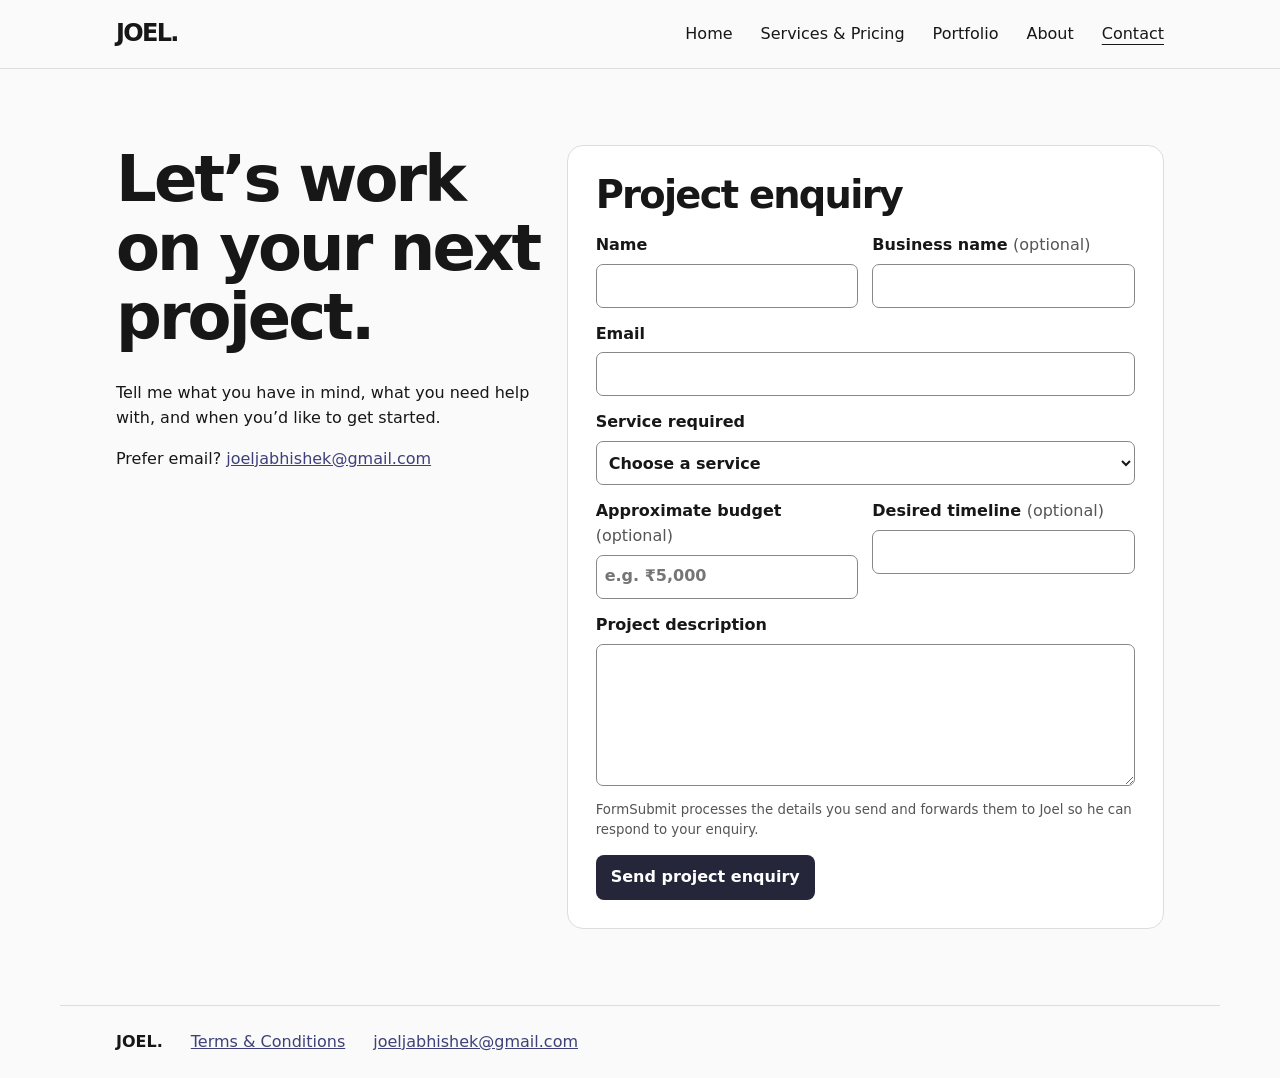
==== contact.html @ 6ca725aa "Publish JOEL. portfolio, services and integrated enquiry form" ====
<!doctype html><html lang="en"><meta charset="utf-8"><meta name="viewport" content="width=device-width,initial-scale=1"><title>Contact | JOEL.</title><link rel="stylesheet" href="joel.css"><header><div class="bar"><a class="logo" href="index.html">JOEL.</a><button type="button" id="menu" aria-expanded="false" aria-controls="nav">Menu</button><nav id="nav" aria-label="Main navigation"><a href="index.html">Home</a><a href="services.html">Services &amp; Pricing</a><a href="portfolio.html">Portfolio</a><a href="about.html">About</a><a href="contact.html" aria-current="page">Contact</a></nav></div></header><main><div class="contact">
<section aria-labelledby="contact-title">
<h1 id="contact-title">Let’s work on your next project.</h1>
<p>Tell me what you have in mind, what you need help with, and when you’d like to get started.</p>
<p>Prefer email? <a href="mailto:joeljabhishek@gmail.com">joeljabhishek@gmail.com</a></p>
</section>
<form method="post" action="https://formsubmit.co/joeljabhishek@gmail.com" aria-labelledby="enquiry-title" aria-describedby="enquiry-privacy" accept-charset="UTF-8">
<h2 id="enquiry-title">Project enquiry</h2>
<input type="hidden" name="_subject" value="New project enquiry for JOEL.">
<input type="hidden" name="_template" value="table">
<div hidden><label>Leave this field blank<input type="text" name="_honey" tabindex="-1" autocomplete="off"></label></div>
<div class="fields">
<label>Name<input name="name" autocomplete="name" required maxlength="100"></label>
<label>Business name <span>(optional)</span><input name="business" autocomplete="organization" maxlength="120"></label>
<label class="full">Email<input name="email" type="email" autocomplete="email" required maxlength="254"></label>
<label class="full">Service required
<select name="service" required>
<option value="">Choose a service</option>
<option value="instagram">Instagram Optimisation</option>
<option value="linkedin">LinkedIn Optimisation</option>
<option value="x">X Optimisation</option>
<option value="marketing-design">Marketing Materials &amp; Design</option>
<option value="website">Website Development</option>
<option value="brand-identity">Complete Brand Identity</option>
<option value="custom">Custom project or unsure</option>
</select></label>
<label>Approximate budget <span>(optional)</span><input name="budget" placeholder="e.g. ₹5,000" maxlength="100"></label>
<label>Desired timeline <span>(optional)</span><input name="timeline" maxlength="120"></label>
<label class="full">Project description<textarea name="message" rows="5" required maxlength="4000"></textarea></label>
</div>
<small id="enquiry-privacy">FormSubmit processes the details you send and forwards them to Joel so he can respond to your enquiry.</small>
<button type="submit">Send project enquiry</button>
</form>
</div></main><footer><strong>JOEL.</strong><a href="terms.html">Terms &amp; Conditions</a><a href="mailto:joeljabhishek@gmail.com">joeljabhishek@gmail.com</a></footer><script src="joel.js" defer></script></html>
---- joel.css ----
*{box-sizing:border-box} :root{font-family:system-ui,sans-serif;color:#171717;background:#fafafa;line-height:1.55} body{margin:0} a{color:#3e4179} img{display:block;max-width:100%;height:auto} :focus-visible{outline:3px solid #6269ab;outline-offset:3px} header{position:sticky;top:0;background:#fafafa;border-bottom:1px solid #ddd;z-index:1} .bar,main,footer{width:min(1160px,100%);margin:auto;padding-inline:clamp(16px,5vw,56px)} .bar,nav,footer,.actions{display:flex;align-items:center;gap:clamp(12px,2.5vw,28px);flex-wrap:wrap} .bar{justify-content:space-between;min-height:68px} .logo{font-weight:900;font-size:1.5rem;letter-spacing:-.07em;color:inherit;text-decoration:none} nav a{color:inherit;text-decoration:none} nav a:hover,nav a[aria-current]{text-decoration:underline;text-underline-offset:5px} #menu{display:none} main{min-height:70vh;padding-block:clamp(28px,6vw,76px)} footer{border-top:1px solid #ddd;padding-block:24px} footer a{overflow-wrap:anywhere} h1,h2,h3{line-height:1.08;margin:0 0 .45em;letter-spacing:-.045em} h1{font-size:clamp(2.65rem,7.2vw,6.4rem)} h2{font-size:clamp(1.45rem,3vw,2.45rem)} .card h2{font-size:1.45rem} p{max-width:69ch} .intro,.hero>p:not(.eyebrow){font-size:clamp(1.08rem,2vw,1.33rem);color:#525252} .eyebrow{font-size:.84rem;font-weight:700;color:#535683;letter-spacing:.06em} .hero{padding-block:12px 38px} section+section{margin-top:clamp(32px,7vw,76px)} .actions{margin-top:22px} .button,button{display:inline-flex;align-items:center;min-height:44px;border:0;border-radius:8px;background:#25263a;color:#fff;padding:10px 15px;font:inherit;font-weight:650;text-decoration:none;cursor:pointer} .button:hover,button:hover{background:#454875} .feature,.card,form,.steps li{background:white;border:1px solid #ddd;border-radius:16px;padding:clamp(15px,3vw,28px)} .feature{display:grid;grid-template-columns:1.35fr 1fr;gap:clamp(16px,4vw,42px);align-items:center} .feature img{border-radius:9px;width:100%} .cards,.steps,.gallery{display:grid;gap:16px;grid-template-columns:repeat(3,minmax(0,1fr))} .card{scroll-margin-top:90px} a.card{color:inherit;text-decoration:none} a.card:hover{border-color:#636697} .price{font-size:1.4rem;font-weight:750} .steps{grid-template-columns:repeat(4,minmax(0,1fr));list-style:none;padding:0} .gallery{grid-template-columns:repeat(4,minmax(0,1fr))} .social{grid-template-columns:repeat(3,minmax(0,1fr))} figure{margin:0} figure img{border-radius:8px;width:100%;border:1px solid #ddd} figcaption{font-size:.88rem;margin-top:6px;color:#555} dialog{max-width:min(94vw,1240px);max-height:94vh;border:0;border-radius:12px;padding:12px;background:#fafafa} dialog::backdrop{background:#151520cf} dialog button{margin-bottom:10px} dialog img{max-height:76vh;object-fit:contain;margin:auto} .call{background:#eaeaf3;padding:clamp(18px,4vw,36px);border-radius:16px} .project-hero{margin-top:24px} .contact{display:grid;grid-template-columns:minmax(0,1fr) minmax(0,1.4fr);gap:24px} .contact h1{font-size:clamp(2rem,5vw,4.2rem)} .contact a{overflow-wrap:anywhere} .fields{display:grid;grid-template-columns:repeat(2,minmax(0,1fr));gap:14px} .full{grid-column:1/-1} label{display:block;font-weight:650} label span,small{font-weight:400;color:#555} input,select,textarea{display:block;width:100%;margin-top:6px;min-height:44px;border:1px solid #888;border-radius:7px;padding:8px;font:inherit;background:white;color:inherit} small{display:block;margin-block:14px}
@media(max-width:850px){.cards,.steps,.gallery,.social{grid-template-columns:repeat(2,minmax(0,1fr))}} @media(max-width:650px){.bar{gap:0}.bar nav{width:100%;padding:8px 0 13px}.js #menu{display:inline-flex}.js nav{display:none}.js nav.open{display:flex}.contact,.feature,.cards{grid-template-columns:1fr}} @media(max-width:430px){.fields,.steps{grid-template-columns:1fr}}
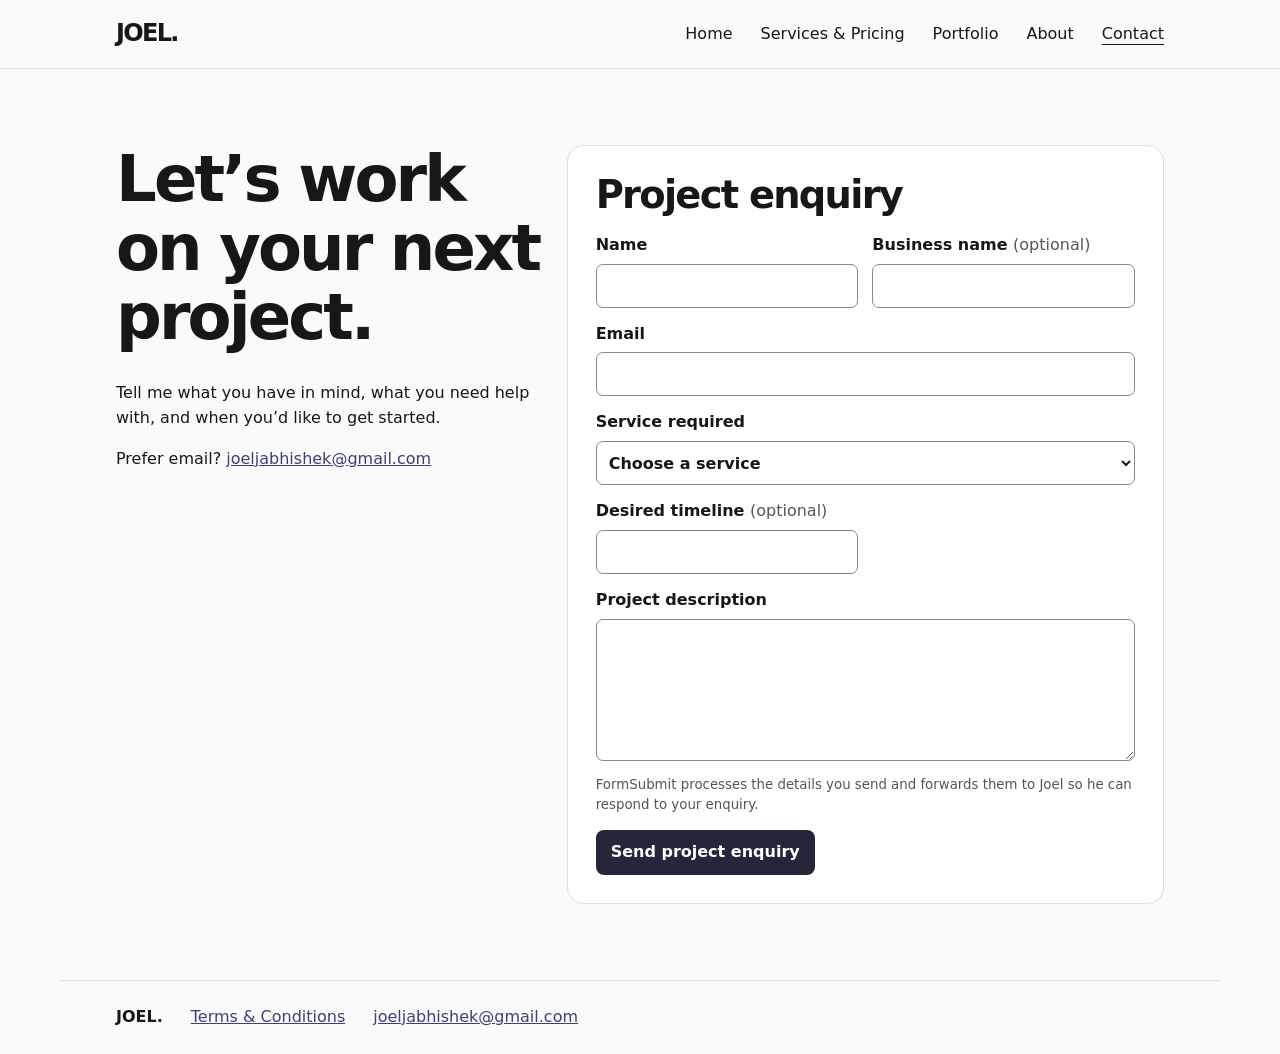
==== commit 8394516e: "Refine portfolio links, enquiry form and service deliverables" ====
--- a/contact.html
+++ b/contact.html
@@ -24,7 +24,6 @@
 <option value="brand-identity">Complete Brand Identity</option>
 <option value="custom">Custom project or unsure</option>
 </select></label>
-<label>Approximate budget <span>(optional)</span><input name="budget" placeholder="e.g. ₹5,000" maxlength="100"></label>
 <label>Desired timeline <span>(optional)</span><input name="timeline" maxlength="120"></label>
 <label class="full">Project description<textarea name="message" rows="5" required maxlength="4000"></textarea></label>
 </div>
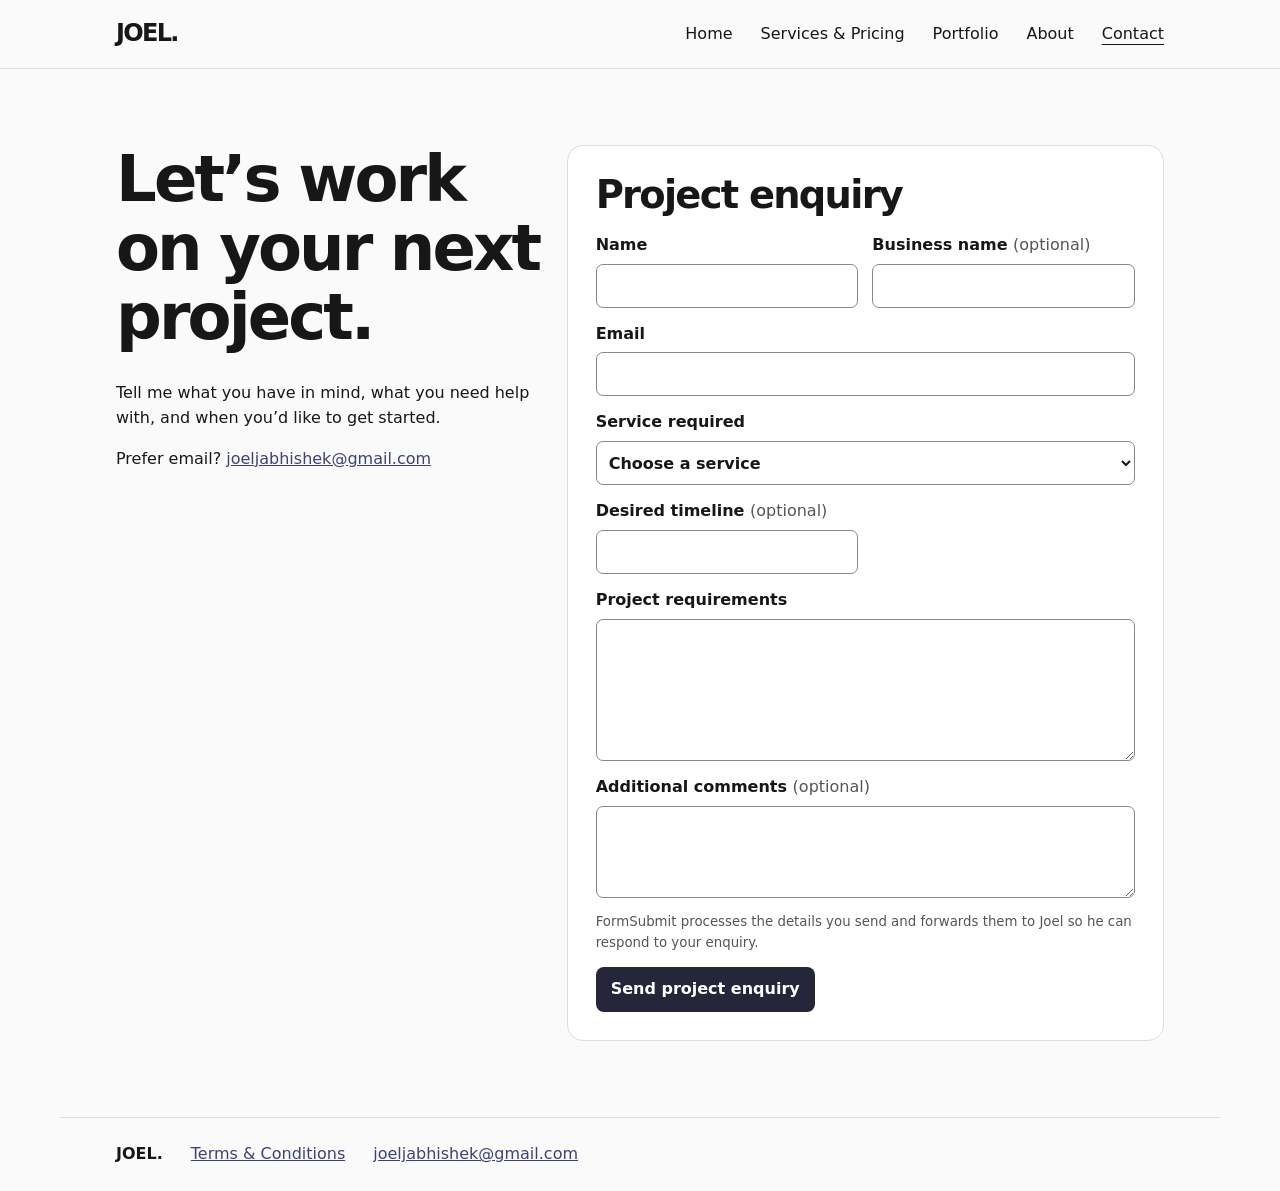
==== commit c9a3e25f: "Publish confirmed services and interactive pricing" ====
--- a/contact.html
+++ b/contact.html
@@ -1,4 +1,4 @@
-<!doctype html><html lang="en"><meta charset="utf-8"><meta name="viewport" content="width=device-width,initial-scale=1"><title>Contact | JOEL.</title><link rel="stylesheet" href="joel.css"><header><div class="bar"><a class="logo" href="index.html">JOEL.</a><button type="button" id="menu" aria-expanded="false" aria-controls="nav">Menu</button><nav id="nav" aria-label="Main navigation"><a href="index.html">Home</a><a href="services.html">Services &amp; Pricing</a><a href="portfolio.html">Portfolio</a><a href="about.html">About</a><a href="contact.html" aria-current="page">Contact</a></nav></div></header><main><div class="contact">
+<!doctype html><html lang="en"><meta charset="utf-8"><meta name="viewport" content="width=device-width,initial-scale=1"><title>Contact | JOEL.</title><link rel="stylesheet" href="joel.css"><link rel="stylesheet" href="pricing.css"><header><div class="bar"><a class="logo" href="index.html">JOEL.</a><button type="button" id="menu" aria-expanded="false" aria-controls="nav">Menu</button><nav id="nav" aria-label="Main navigation"><a href="index.html">Home</a><a href="services.html">Services &amp; Pricing</a><a href="portfolio.html">Portfolio</a><a href="about.html">About</a><a href="contact.html" aria-current="page">Contact</a></nav></div></header><main><div class="contact">
 <section aria-labelledby="contact-title">
 <h1 id="contact-title">Let’s work on your next project.</h1>
 <p>Tell me what you have in mind, what you need help with, and when you’d like to get started.</p>
@@ -14,20 +14,11 @@
 <label>Business name <span>(optional)</span><input name="business" autocomplete="organization" maxlength="120"></label>
 <label class="full">Email<input name="email" type="email" autocomplete="email" required maxlength="254"></label>
 <label class="full">Service required
-<select name="service" required>
-<option value="">Choose a service</option>
-<option value="instagram">Instagram Optimisation</option>
-<option value="linkedin">LinkedIn Optimisation</option>
-<option value="x">X Optimisation</option>
-<option value="marketing-design">Marketing Materials &amp; Design</option>
-<option value="website">Website Development</option>
-<option value="brand-identity">Complete Brand Identity</option>
-<option value="custom">Custom project or unsure</option>
-</select></label>
+<select name="service" required><option value="">Choose a service</option><option value="instagram">Instagram Optimisation</option><option value="linkedin">LinkedIn Optimisation</option><option value="x">X Optimisation</option><option value="marketing-design">Marketing Materials & Design</option><option value="website">Website Development</option><option value="brand-identity">Complete Brand Identity</option><option value="custom">Custom project or unsure</option></select></label><div id="quote-fields" class="full calculator" hidden><label hidden><span data-quantity-label></span><input name="quantity" type="number" inputmode="numeric" step="1" disabled></label><dl class="estimate" aria-live="polite"></dl><p class="estimate-note">This is an estimate. Joel will confirm your final quote after reviewing the requirements.</p></div><input name="estimate_summary" type="hidden">
 <label>Desired timeline <span>(optional)</span><input name="timeline" maxlength="120"></label>
-<label class="full">Project description<textarea name="message" rows="5" required maxlength="4000"></textarea></label>
+<label class="full">Project requirements<textarea name="message" rows="5" required maxlength="4000"></textarea></label><label class="full">Additional comments <span>(optional)</span><textarea name="comments" rows="3" maxlength="2000"></textarea></label>
 </div>
 <small id="enquiry-privacy">FormSubmit processes the details you send and forwards them to Joel so he can respond to your enquiry.</small>
 <button type="submit">Send project enquiry</button>
 </form>
-</div></main><footer><strong>JOEL.</strong><a href="terms.html">Terms &amp; Conditions</a><a href="mailto:joeljabhishek@gmail.com">joeljabhishek@gmail.com</a></footer><script src="joel.js" defer></script></html>+</div></main><footer><strong>JOEL.</strong><a href="terms.html">Terms &amp; Conditions</a><a href="mailto:joeljabhishek@gmail.com">joeljabhishek@gmail.com</a></footer><script src="joel.js" defer></script><script src="pricing.js" defer></script><script src="pricing-ui.js" defer></script></html>
--- a/pricing.css
+++ b/pricing.css
@@ -0,0 +1,2 @@
+.service-catalogue{display:grid;grid-template-columns:repeat(2,minmax(0,1fr));gap:18px}.service-card{display:flex;flex-direction:column;align-items:flex-start}.service-card h3{margin-top:.8rem}.service-card>.button{margin-top:auto}.service-card .price{margin:.2em 0}.price small{display:inline;margin:0}.included{padding:0;list-style:none;margin:.35em 0}.included li{padding-left:1.5rem;position:relative;margin:.4em 0}.included li::before{content:"✓";color:#485388;position:absolute;left:0;font-weight:800}.brand-card{grid-column:1/-1}.service-facts,.estimate{width:100%;margin:0 0 1rem}.service-facts div{margin:.65em 0}.service-facts dt{font-weight:700}.service-facts dd,.estimate dd{margin:0}.calculator{width:100%;margin:1rem 0 0;padding:14px;background:#f3f3f8;border-radius:10px}.quantity-controls{display:grid;grid-template-columns:44px minmax(60px,110px) 44px;gap:6px;margin:.5rem 0}.quantity-controls button{justify-content:center}.quantity-controls button:disabled{opacity:.45;cursor:default}.quantity-controls input{margin:0}.estimate div{display:flex;justify-content:space-between;gap:12px;border-bottom:1px solid #ddd;padding:.3em 0}.estimate dd{text-align:right}.estimate-note{font-size:.9rem;color:#555}.calculator [data-note]:empty{display:none}[hidden]{display:none!important}.comparison table{border-collapse:collapse;width:100%;text-align:left;background:white}.comparison td,.comparison th{padding:12px;border-bottom:1px solid #ddd}.faq details{border-bottom:1px solid #ddd;padding:12px 0}.faq summary{cursor:pointer;font-weight:700}.faq p{margin:.55em 0 0}
+@media(max-width:680px){.service-catalogue{grid-template-columns:1fr}.comparison table,.comparison tbody,.comparison tr,.comparison th,.comparison td{display:block}.comparison thead{position:absolute;clip-path:inset(50%);width:1px;height:1px;overflow:hidden}.comparison tr{border:1px solid #ddd;margin-bottom:10px;border-radius:8px;padding:8px}.comparison td,.comparison th{border:0;padding:4px 8px}.comparison td::before{content:attr(data-label) " · ";font-weight:650}}
